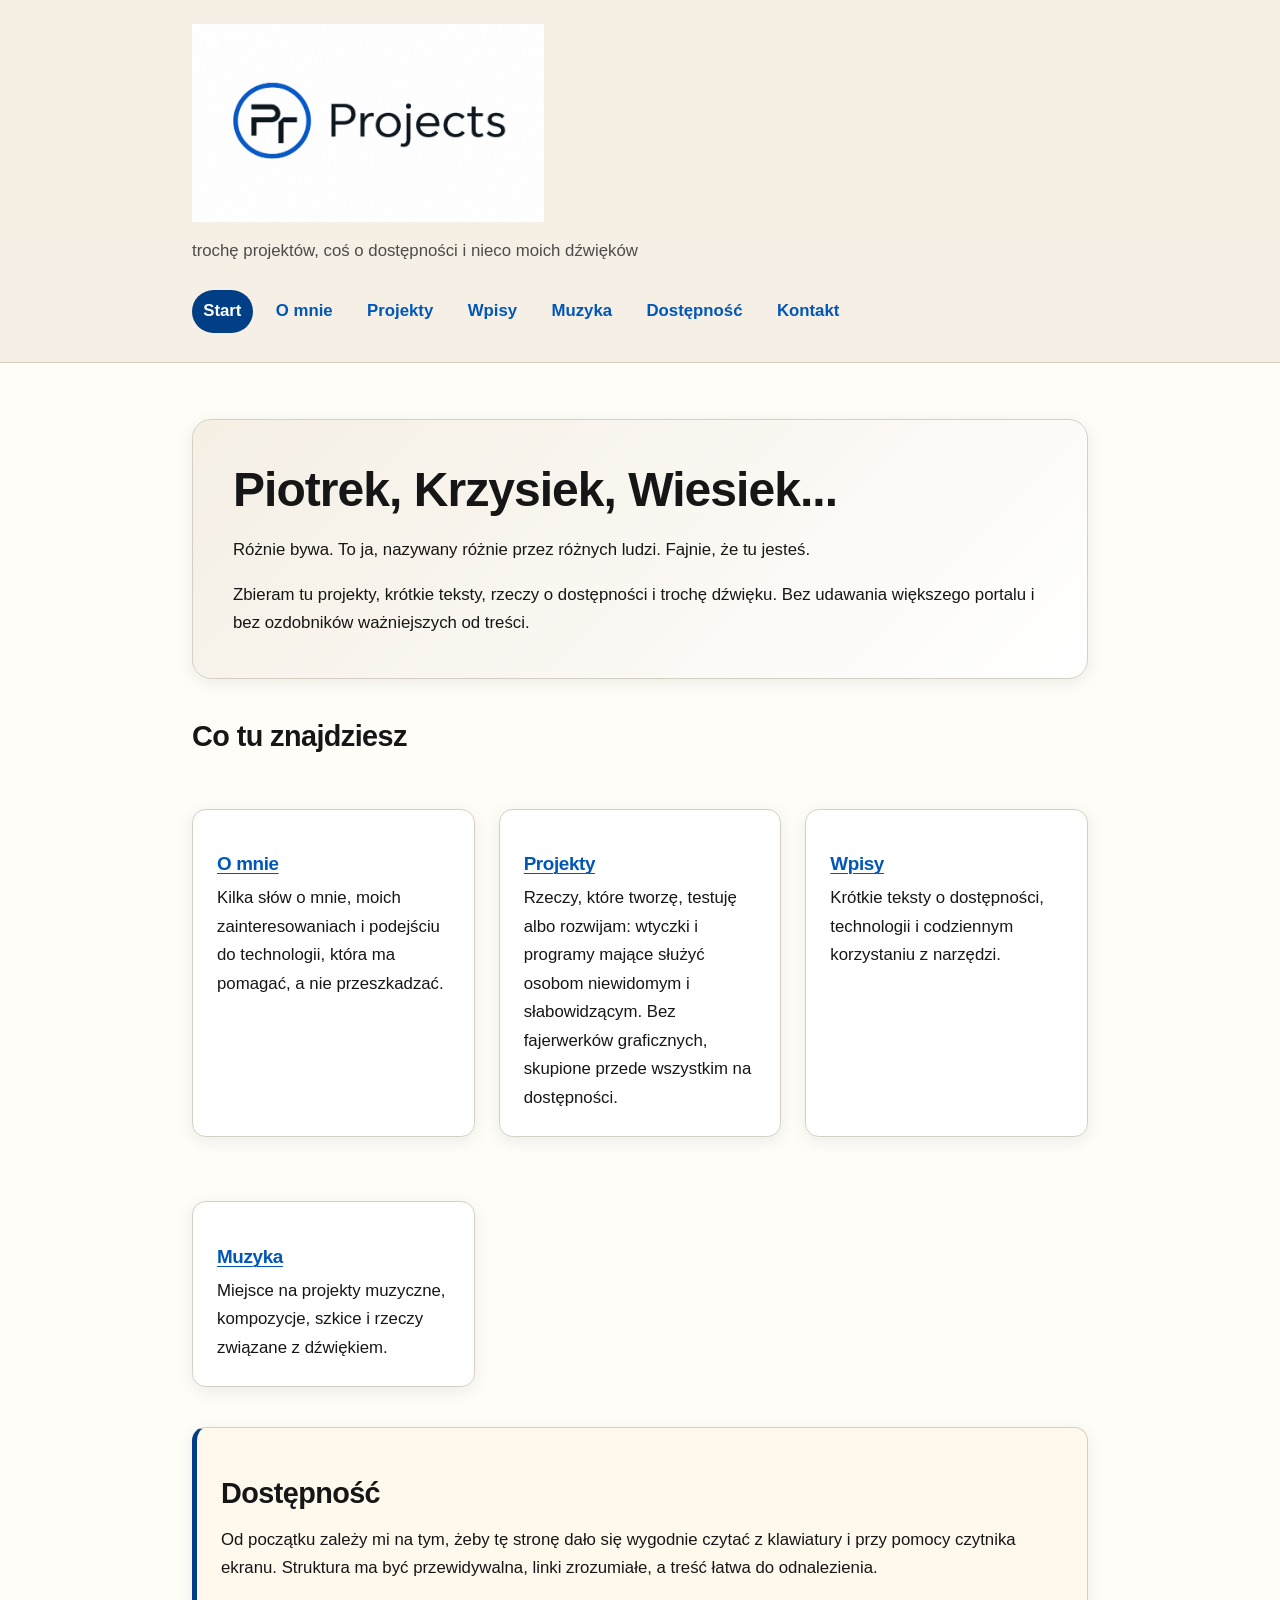
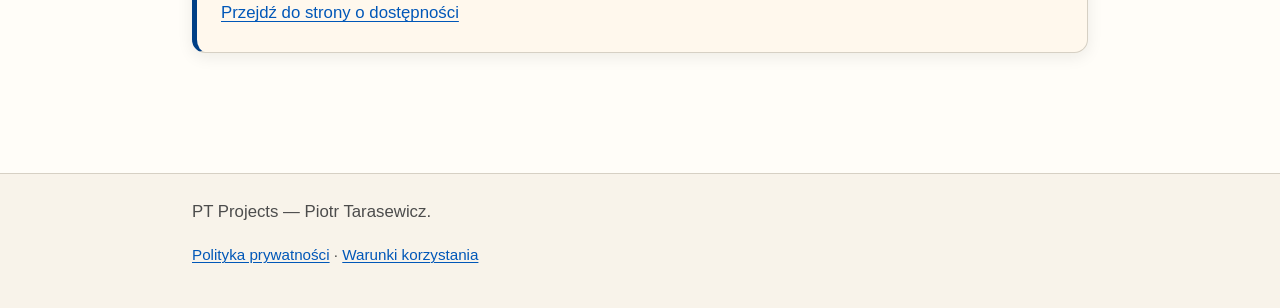
==== index.html @ 5dc5153d "Initial PT Projects site migration" ====
<!DOCTYPE html>
<html lang="pl">
<head>
  <meta charset="utf-8">
  <meta name="viewport" content="width=device-width, initial-scale=1">
  <title>PT Projects - trochę projektów, coś o dostępności i nieco moich dźwięków</title>
  <meta name="description" content="PT Projects: projekty, dostępność, muzyka i własne teksty Piotra Tarasewicza.">
  <link rel="icon" href="assets/img/favicon.png" type="image/png">
  <link rel="stylesheet" href="styles.css">
</head>
<body>
  <a class="skip-link" href="#main-content">Przejdź do treści</a>
  <header class="site-header">
    <div class="header-inner">
      <div class="branding">
        <a class="site-logo-link" href="index.html" aria-label="PT Projects — strona główna">
          <img class="site-logo" src="assets/img/logo-pt-projects.png" alt="">
        </a>
        <p class="site-tagline">trochę projektów, coś o dostępności i nieco moich dźwięków</p>
      </div>
      <nav aria-label="Główne menu">
        <ul>
          <li><a href="index.html" aria-current="page">Start</a></li>
          <li><a href="about.html">O mnie</a></li>
          <li><a href="projects.html">Projekty</a></li>
          <li><a href="posts/index.html">Wpisy</a></li>
          <li><a href="music.html">Muzyka</a></li>
          <li><a href="accessibility.html">Dostępność</a></li>
          <li><a href="contact.html">Kontakt</a></li>
        </ul>
      </nav>
    </div>
  </header>

  <main id="main-content">
    <div class="content">
      <section class="hero" aria-labelledby="hero-heading">
        <h1 id="hero-heading">Piotrek, Krzysiek, Wiesiek...</h1>
        <p>Różnie bywa. To ja, nazywany różnie przez różnych ludzi. Fajnie, że tu jesteś.</p>
        <p>Zbieram tu projekty, krótkie teksty, rzeczy o dostępności i trochę dźwięku. Bez udawania większego portalu i bez ozdobników ważniejszych od treści.</p>
      </section>

      <section class="section" aria-labelledby="home-sections-heading">
        <h2 id="home-sections-heading">Co tu znajdziesz</h2>
        <div class="grid">
          <article class="card">
            <h3><a href="about.html">O mnie</a></h3>
            <p>Kilka słów o mnie, moich zainteresowaniach i podejściu do technologii, która ma pomagać, a nie przeszkadzać.</p>
          </article>
          <article class="card">
            <h3><a href="projects.html">Projekty</a></h3>
            <p>Rzeczy, które tworzę, testuję albo rozwijam: wtyczki i programy mające służyć osobom niewidomym i słabowidzącym. Bez fajerwerków graficznych, skupione przede wszystkim na dostępności.</p>
          </article>
          <article class="card">
            <h3><a href="posts/index.html">Wpisy</a></h3>
            <p>Krótkie teksty o dostępności, technologii i codziennym korzystaniu z narzędzi.</p>
          </article>
          <article class="card">
            <h3><a href="music.html">Muzyka</a></h3>
            <p>Miejsce na projekty muzyczne, kompozycje, szkice i rzeczy związane z dźwiękiem.</p>
          </article>
        </div>
      </section>

      <section class="notice" aria-labelledby="accessibility-note-heading">
        <h2 id="accessibility-note-heading">Dostępność</h2>
        <p>Od początku zależy mi na tym, żeby tę stronę dało się wygodnie czytać z klawiatury i przy pomocy czytnika ekranu. Struktura ma być przewidywalna, linki zrozumiałe, a treść łatwa do odnalezienia.</p>
        <p><a href="accessibility.html">Przejdź do strony o dostępności</a></p>
      </section>
    </div>
  </main>

  <footer>
    <div class="footer-inner">
      <p>PT Projects — Piotr Tarasewicz.</p>
      <p class="small"><a href="privacy.html">Polityka prywatności</a> · <a href="terms.html">Warunki korzystania</a></p>
    </div>
  </footer>
</body>
</html>
---- styles.css ----
:root {
  --bg: #fffdf8;
  --text: #161616;
  --muted: #4c4c4c;
  --border: #d6d0c4;
  --border-strong: #9f9688;
  --accent: #0057b8;
  --accent-dark: #003f86;
  --accent-visited: #6a1b9a;
  --surface: #f5efe4;
  --surface-soft: #fff8ed;
  --surface-card: #ffffff;
  --focus: #000000;
  --max-width: 58rem;
  --space-xs: 0.5rem;
  --space-sm: 0.75rem;
  --space-md: 1rem;
  --space-lg: 1.5rem;
  --space-xl: 2.5rem;
  --space-xxl: 4rem;
  --radius: 0.85rem;
  --shadow: 0 0.25rem 1rem rgba(30, 24, 16, 0.08);
}

* {
  box-sizing: border-box;
}

html {
  scroll-behavior: smooth;
}

body {
  margin: 0;
  font-family: Arial, Helvetica, sans-serif;
  font-size: 1.05rem;
  line-height: 1.7;
  color: var(--text);
  background:
    linear-gradient(180deg, #fffaf1 0%, var(--bg) 18rem),
    var(--bg);
}

.skip-link {
  position: absolute;
  top: -4rem;
  left: 1rem;
  background: #000;
  color: #fff;
  padding: 0.75rem 1rem;
  z-index: 100;
  border-radius: 0.5rem;
}

.skip-link:focus {
  top: 1rem;
}

a {
  color: var(--accent);
  text-underline-offset: 0.16em;
  text-decoration-thickness: 0.08rem;
}

a:visited {
  color: var(--accent-visited);
}

a:hover,
a:focus {
  text-decoration-thickness: 0.16rem;
}

:focus-visible {
  outline: 3px solid var(--focus);
  outline-offset: 3px;
}

header,
main,
footer {
  width: 100%;
}

.site-header {
  border-bottom: 1px solid var(--border);
  background: rgba(245, 239, 228, 0.95);
}

.header-inner,
.content,
.footer-inner {
  max-width: var(--max-width);
  margin: 0 auto;
  padding: var(--space-md);
}

.header-inner {
  padding-top: var(--space-lg);
  padding-bottom: var(--space-lg);
}

.branding {
  margin-bottom: var(--space-lg);
}

.site-logo-link {
  display: inline-flex;
  align-items: center;
  max-width: min(100%, 22rem);
  border-radius: 0.75rem;
}

.site-logo {
  display: block;
  width: min(100%, 22rem);
  height: auto;
}

.site-title {
  margin: 0;
  font-size: clamp(1.8rem, 4vw, 2.55rem);
  line-height: 1.1;
  letter-spacing: -0.03em;
}

.site-tagline {
  margin: 0.35rem 0 0;
  color: var(--muted);
  font-size: 1.05rem;
}

nav ul {
  list-style: none;
  margin: 0;
  padding: 0;
  display: flex;
  flex-wrap: wrap;
  gap: var(--space-sm);
}

nav a {
  display: inline-block;
  padding: 0.45rem 0.7rem;
  border-radius: 999px;
  text-decoration: none;
  font-weight: 700;
}

nav a:hover,
nav a:focus {
  background: #ffffff;
}

nav a[aria-current="page"] {
  color: #ffffff;
  background: var(--accent-dark);
  text-decoration: none;
}

main {
  padding: var(--space-xl) 0;
}

.hero {
  padding: clamp(1.5rem, 4vw, 2.5rem);
  background: linear-gradient(135deg, var(--surface) 0%, #ffffff 100%);
  border: 1px solid var(--border);
  border-radius: calc(var(--radius) + 0.35rem);
  box-shadow: var(--shadow);
}

.hero p:last-child,
.card p:last-child,
.notice p:last-child,
section p:last-child,
article p:last-child {
  margin-bottom: 0;
}

.section,
.card,
.notice {
  margin-top: var(--space-xl);
}

.card,
.notice {
  padding: var(--space-lg);
  border: 1px solid var(--border);
  border-radius: var(--radius);
  background: var(--surface-card);
  box-shadow: var(--shadow);
}

.notice {
  background: var(--surface-soft);
  border-left: 0.35rem solid var(--accent-dark);
}

.grid {
  display: grid;
  gap: var(--space-lg);
  grid-template-columns: repeat(auto-fit, minmax(16rem, 1fr));
}

h1,
h2,
h3 {
  line-height: 1.25;
  letter-spacing: -0.02em;
}

h1 {
  margin-top: 0;
  margin-bottom: var(--space-md);
  font-size: clamp(2rem, 5vw, 3rem);
}

h2 {
  font-size: clamp(1.45rem, 3vw, 1.8rem);
  margin-bottom: 0.85rem;
}

h3 {
  font-size: 1.18rem;
  margin-bottom: 0.5rem;
}

p,
ul,
ol {
  margin-top: 0;
}

p {
  margin-bottom: var(--space-md);
}

ul,
ol {
  padding-left: 1.5rem;
}

li {
  margin-bottom: 0.35rem;
}

code {
  font-family: Consolas, Monaco, "Courier New", monospace;
  font-size: 0.95em;
  background: #f1eee8;
  padding: 0.08rem 0.28rem;
  border-radius: 0.3rem;
}

.meta {
  color: var(--muted);
  font-size: 0.95rem;
}

.callout-list {
  list-style: none;
  padding: 0;
}

.callout-list li {
  margin-bottom: 0.75rem;
  padding-left: 0;
}

audio {
  display: block;
  width: 100%;
  margin-top: var(--space-md);
}

footer {
  border-top: 1px solid var(--border);
  margin-top: var(--space-xxl);
  background: #f8f3ea;
}

.footer-inner {
  color: var(--muted);
  padding-top: var(--space-lg);
  padding-bottom: var(--space-lg);
}

.small {
  font-size: 0.95rem;
}

@media (prefers-reduced-motion: reduce) {
  html {
    scroll-behavior: auto;
  }
}

@media (max-width: 48rem) {
  body {
    font-size: 1rem;
  }

  .header-inner,
  .content,
  .footer-inner {
    padding-left: var(--space-md);
    padding-right: var(--space-md);
  }

  .site-logo-link,
  .site-logo {
    max-width: min(100%, 18rem);
  }

  nav ul {
    gap: 0.5rem;
  }

  nav a {
    padding: 0.45rem 0.6rem;
  }

  .card,
  .notice,
  .hero {
    padding: var(--space-md);
  }
}
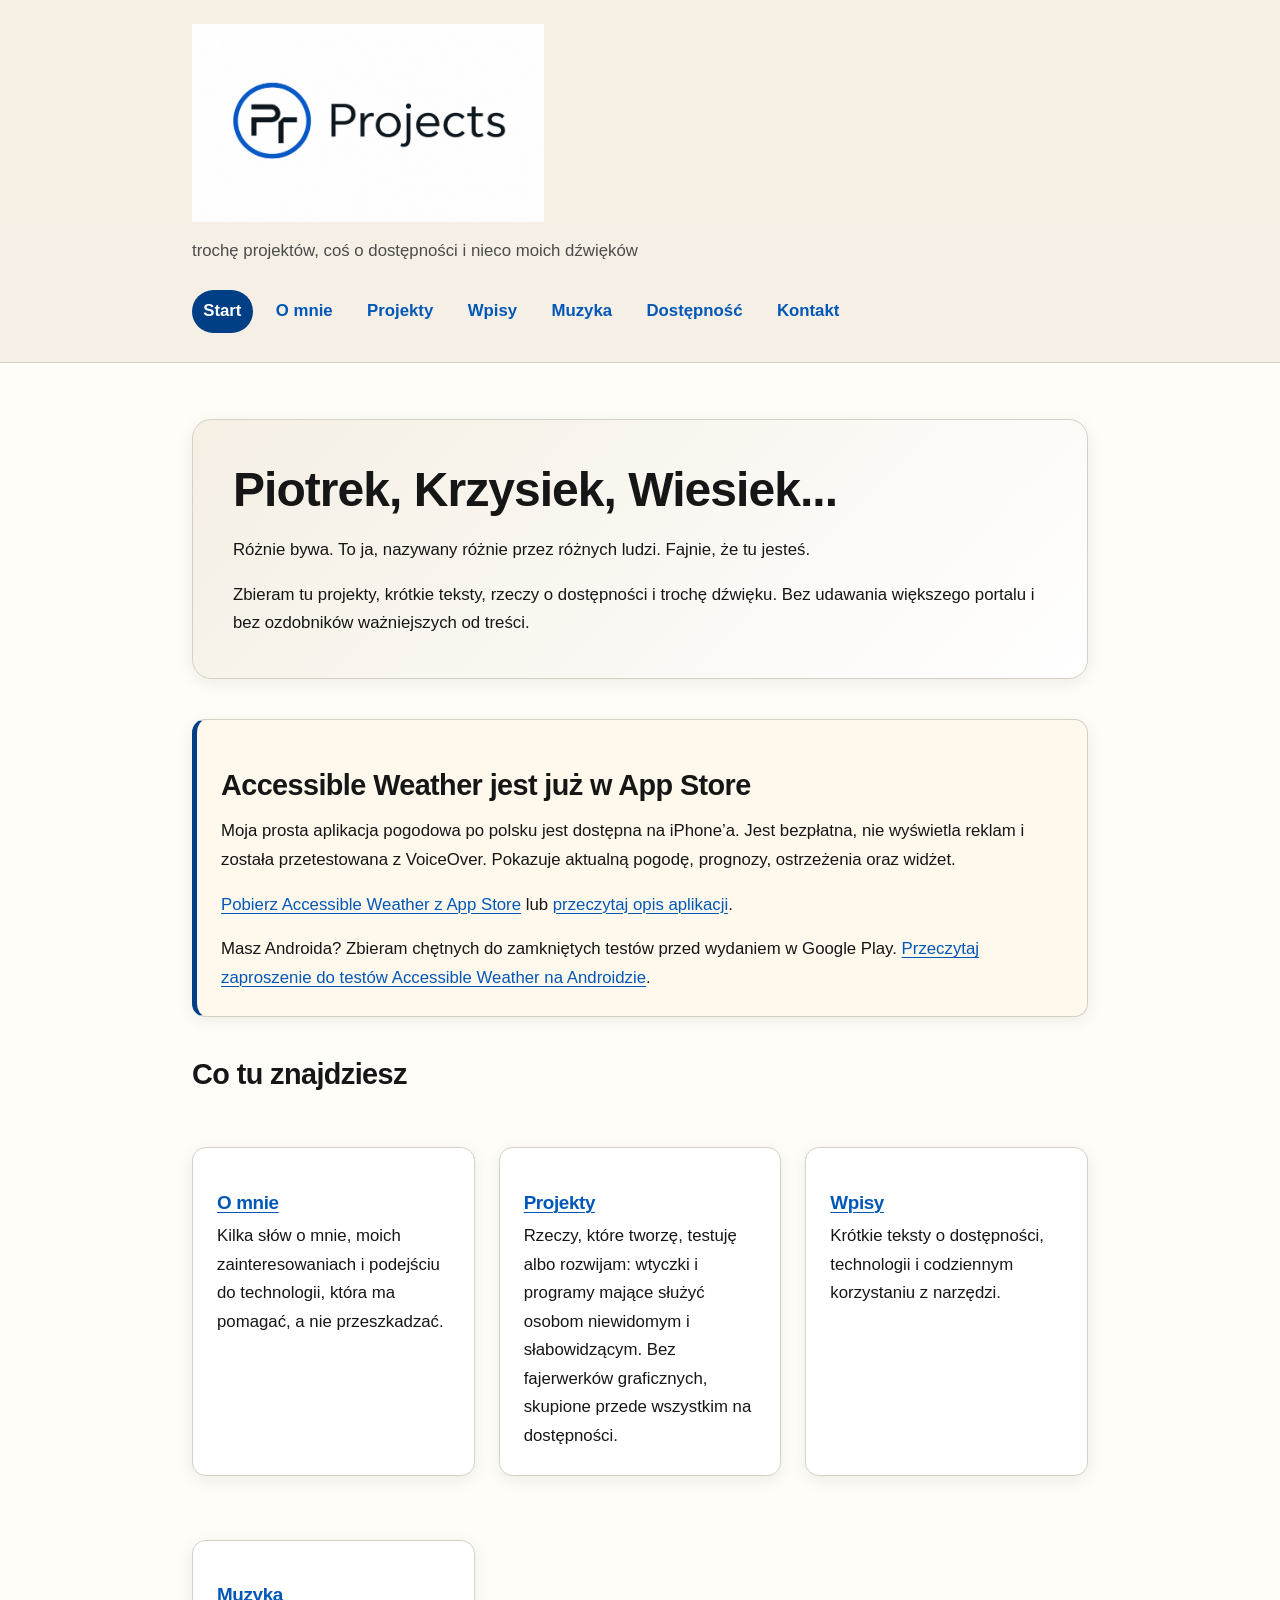
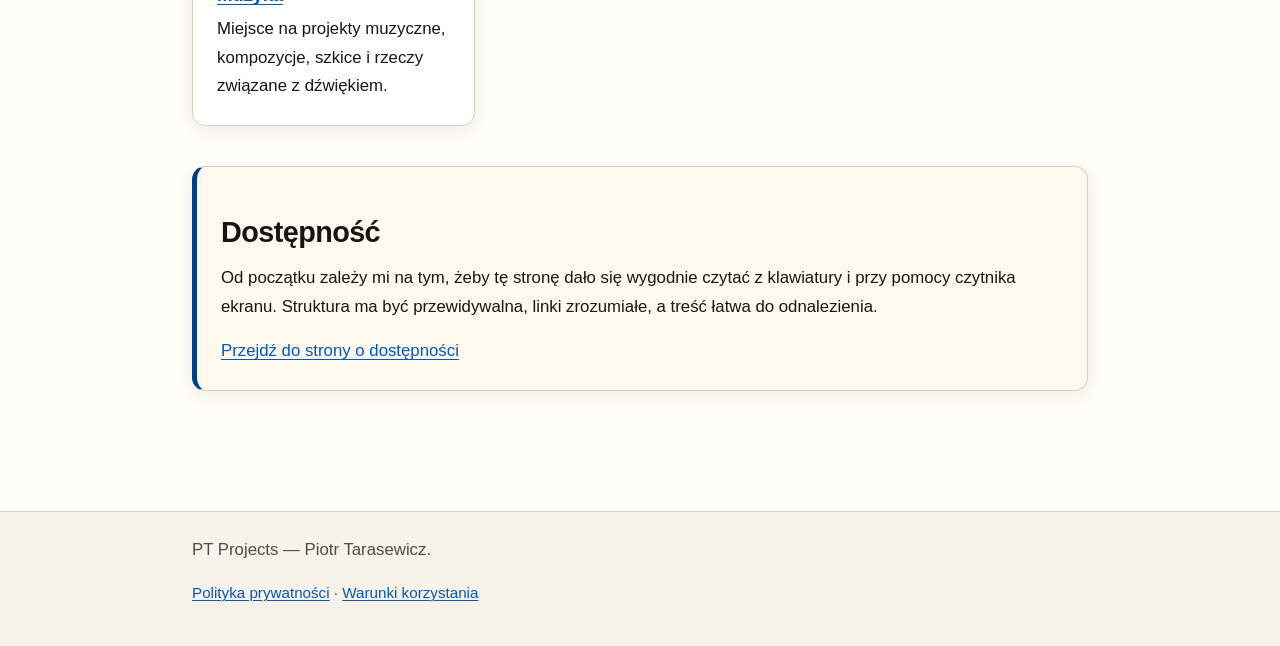
==== commit 23e805a4: "docs: Accessible Weather w App Store i nabór do testów Androida" ====
--- a/index.html
+++ b/index.html
@@ -40,6 +40,13 @@
         <p>Zbieram tu projekty, krótkie teksty, rzeczy o dostępności i trochę dźwięku. Bez udawania większego portalu i bez ozdobników ważniejszych od treści.</p>
       </section>
 
+      <section class="notice" aria-labelledby="weather-news-heading">
+        <h2 id="weather-news-heading">Accessible Weather jest już w App Store</h2>
+        <p>Moja prosta aplikacja pogodowa po polsku jest dostępna na iPhone’a. Jest bezpłatna, nie wyświetla reklam i została przetestowana z VoiceOver. Pokazuje aktualną pogodę, prognozy, ostrzeżenia oraz widżet.</p>
+        <p><a href="https://apps.apple.com/app/accessible-weather/id6803832261" rel="noopener noreferrer">Pobierz Accessible Weather z App Store</a> lub <a href="projects/accessible-weather/">przeczytaj opis aplikacji</a>.</p>
+        <p>Masz Androida? Zbieram chętnych do zamkniętych testów przed wydaniem w Google Play. <a href="projects/accessible-weather/#android-tests">Przeczytaj zaproszenie do testów Accessible Weather na Androidzie</a>.</p>
+      </section>
+
       <section class="section" aria-labelledby="home-sections-heading">
         <h2 id="home-sections-heading">Co tu znajdziesz</h2>
         <div class="grid">
